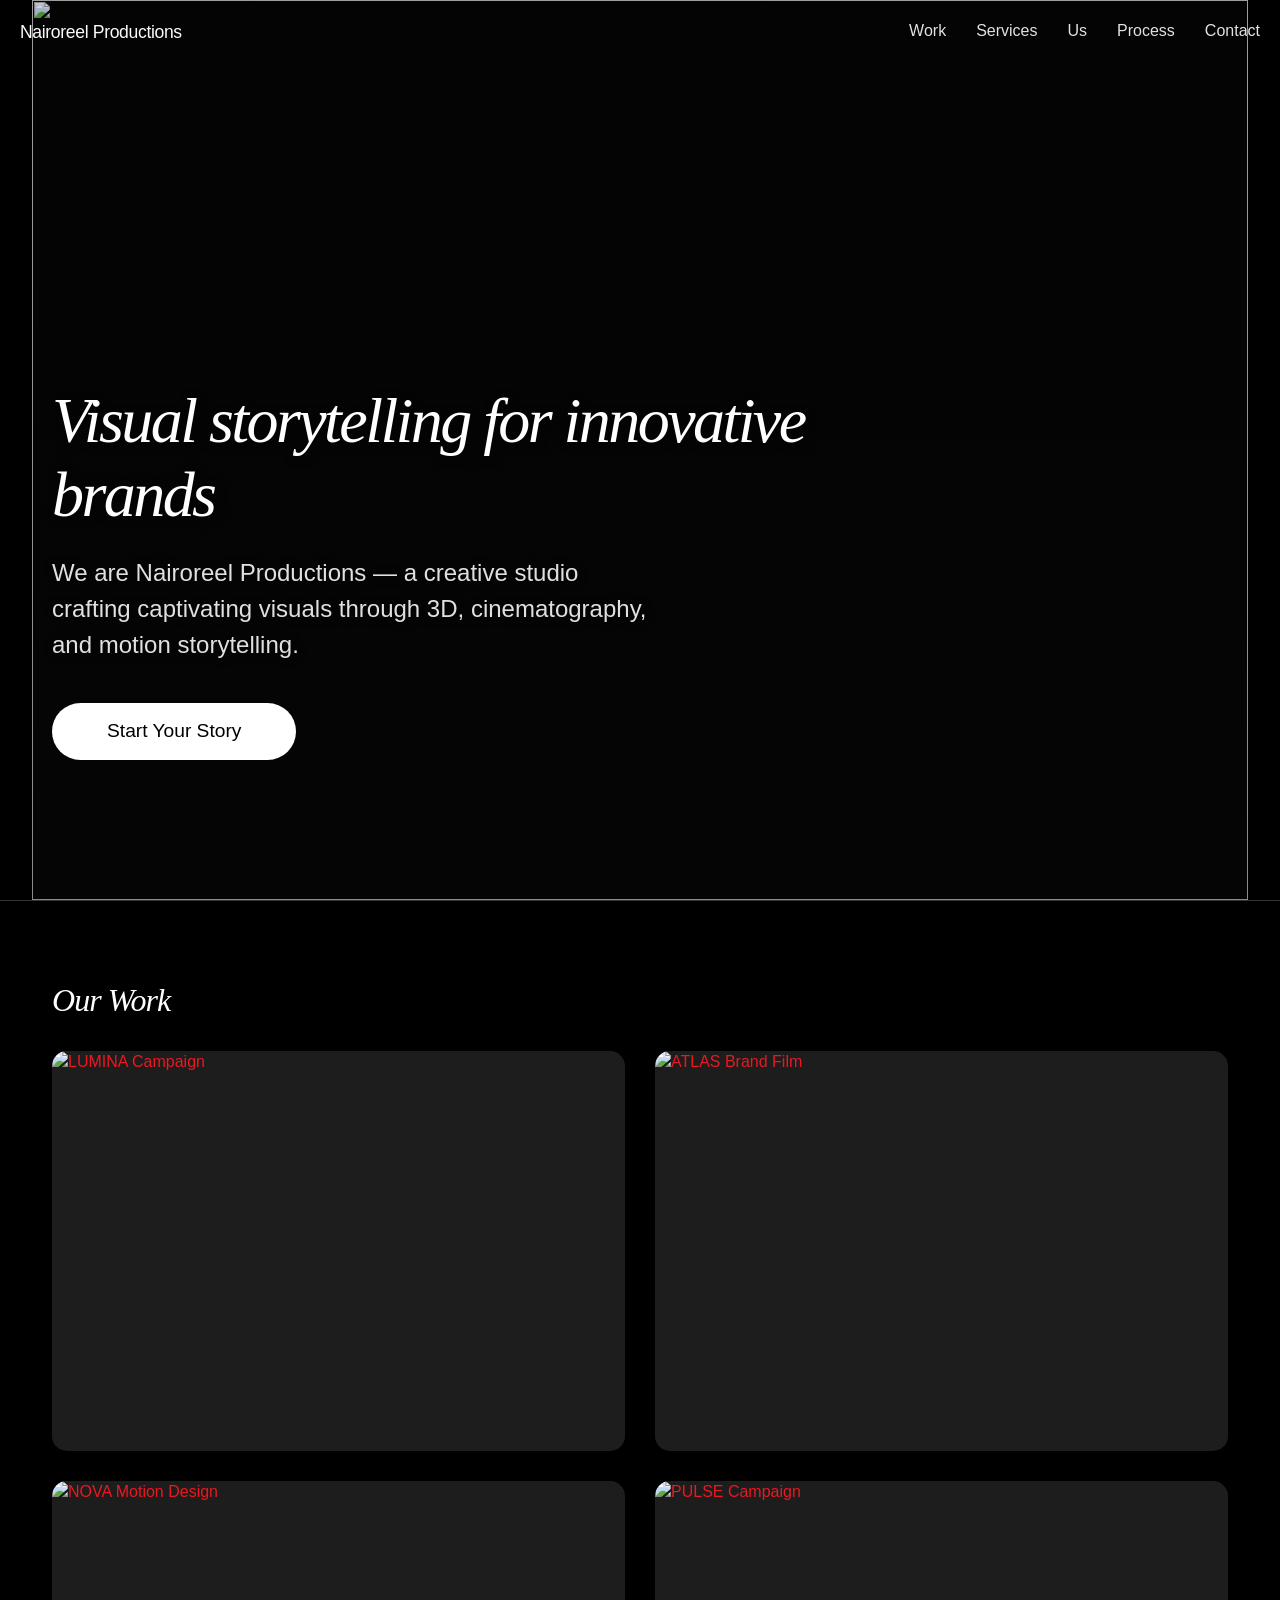
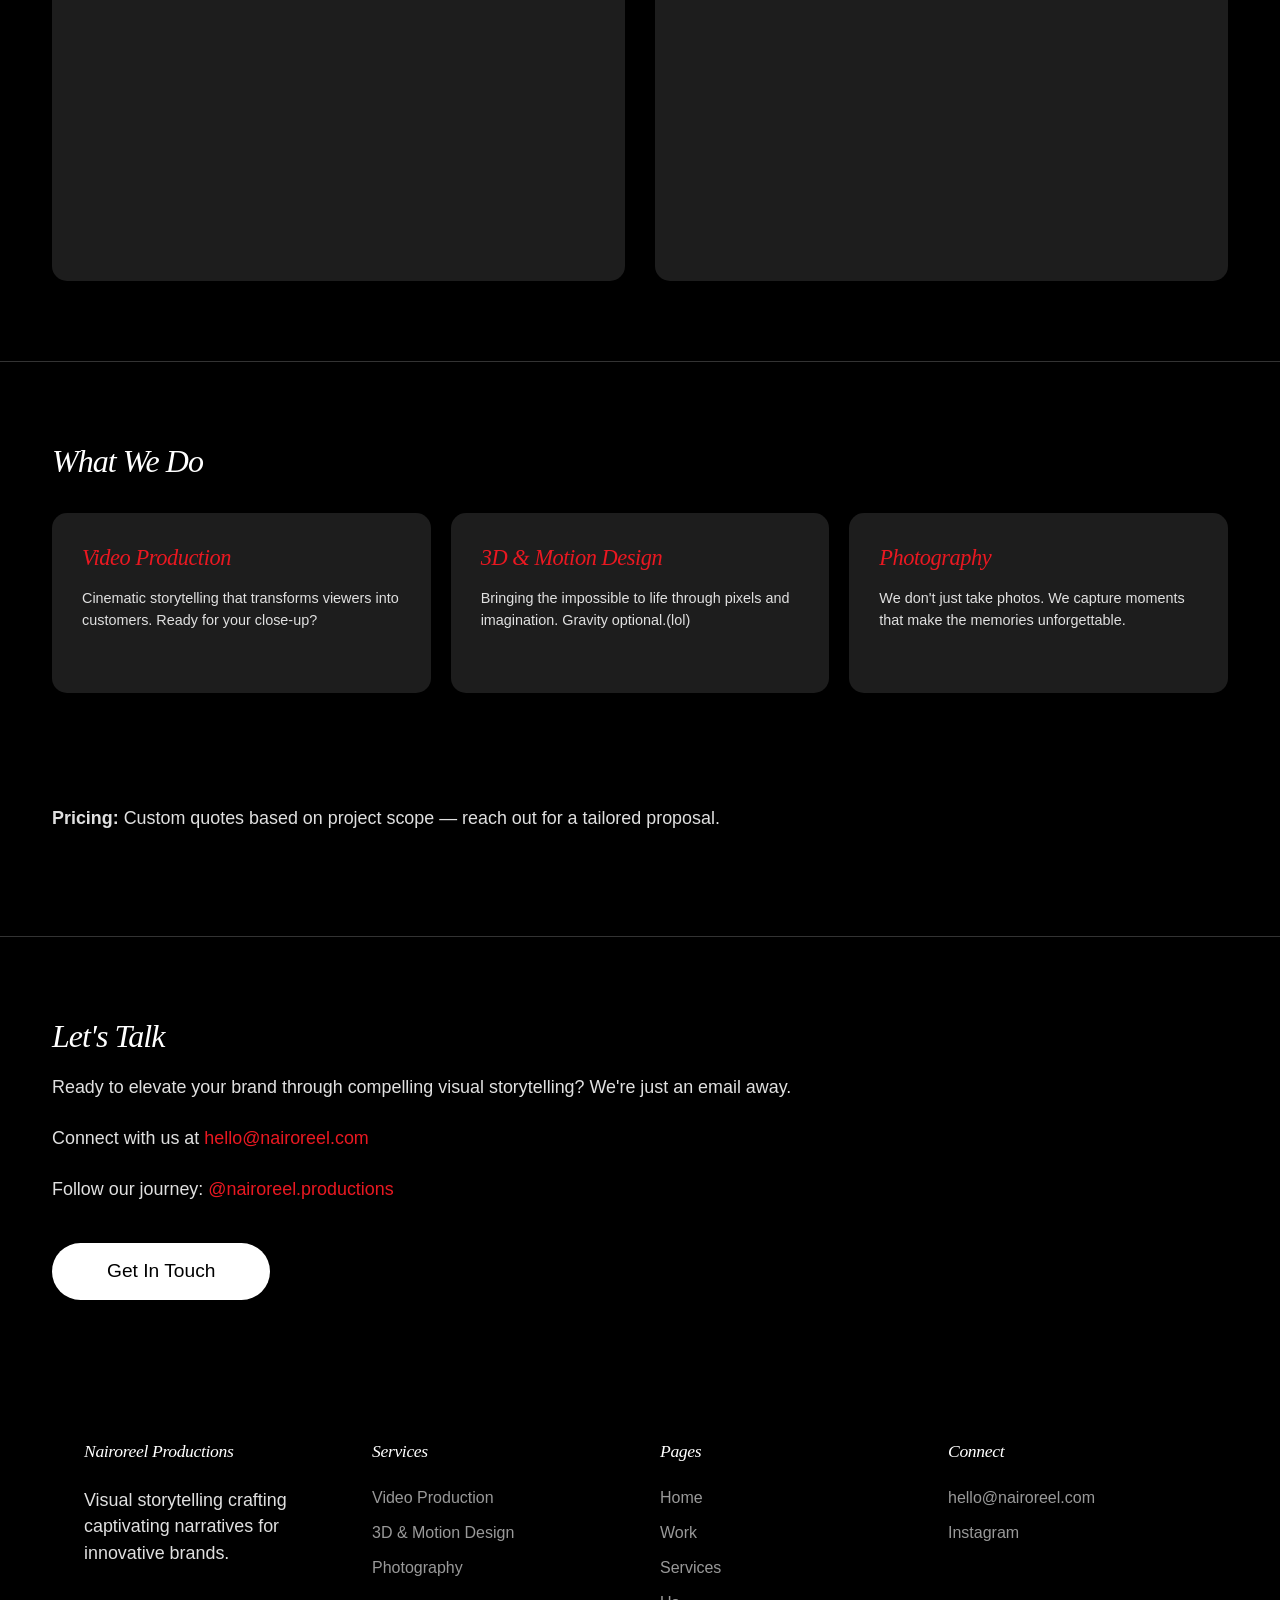
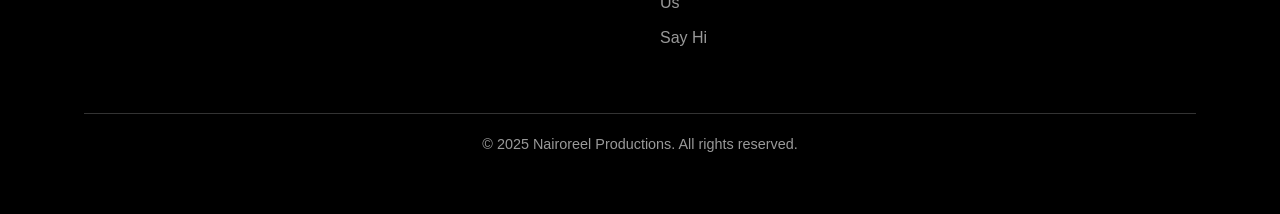
==== index.html @ 07e2c1d4 "Initial commit" ====
<!doctype html>
<html lang="en">

<head>
    <meta charset="utf-8">
    <meta name="viewport" content="width=device-width, initial-scale=1.0">
    <title>Nairoreel Productions — Visual Storytelling Studio</title>
    <meta name="description" content="Visual storytelling for innovative brands through 3D, cinematography, and motion design.">
    <link rel="stylesheet" href="css/style.css">
</head>

<body>
    <!-- Page Overlay for darkening effect -->
    <div class="page-overlay"></div>
    
    <nav>
        <div class="nav-container">
           <div class="nav-logo">
                <a href="index.html">
                    <span>Nairoreel Productions</span>
                    <span>Nairoreel Productions</span>
                </a>
            </div>
            <div class="hamburger-menu">
                <div class="hamburger-icon">
                    <span></span>
                    <span></span>
                    <span></span>
                </div>
            </div>
            <div class="nav-links">
                <a href="work.html">
                    <span>Work</span>
                    <span>Work</span>
                </a>
                <a href="services.html">
                    <span>Services</span>
                    <span>Services</span>
                </a>
                <a href="us.html">
                    <span>Us</span>
                    <span>Us</span>
                </a>
                <a href="process.html">
                    <span>Process</span>
                    <span>Process</span>
                </a>
                <a href="contact.html">
                    <span>Contact</span>
                    <span>Contact</span>
                </a>
            </div>
        </div>
    </nav>

    <header class="hero">
        <div class="hero-bg">
            <img src="/assets/images/home/header landing.jpeg" alt="" class="hero-img" id="parallax-hero">
        </div>
        <div class="hero-overlay"></div>
        <div class="hero-content">
            <h1>Visual storytelling for innovative brands</h1>
            <p>We are Nairoreel Productions — a creative studio crafting captivating visuals through 3D, cinematography, and motion storytelling.</p>
            <a href="#contact" class="cta-button">Start Your Story</a>
        </div>
    </header>

    <div class="divider"></div>

    <section id="work">
        <h2>Our Work</h2>
        <div class="work-grid">
            <a href="projects/lumina.html" class="work-item">
                <img src="/assets/images/projects/image 1-thumb.jpeg" alt="LUMINA Campaign">
                <div class="work-overlay"></div>
                <div class="work-info">
                    <h3 class="work-title">LUMINA</h3>
                    <p class="work-desc">Product Launch Visuals</p>
                </div>
            </a>
            <a href="projects/atlas.html" class="work-item">
                <img src="/assets/images/projects/image 2-tumb.jpeg" alt="ATLAS Brand Film">
                <div class="work-overlay"></div>
                <div class="work-info">
                    <h3 class="work-title">ATLAS</h3>
                    <p class="work-desc">Brand Storytelling Ad</p>
                </div>
            </a>
            <a href="projects/nova.html" class="work-item">
                <img src="/assets/images/projects/image 3-thumb.jpeg" alt="NOVA Motion Design">
                <div class="work-overlay"></div>
                <div class="work-info">
                    <h3 class="work-title">NOVA</h3>
                    <p class="work-desc">3D Animated Spot</p>
                </div>
            </a>
            <a href="projects/pulse.html" class="work-item">
                <img src="/assets/images/projects/image 4-thumb.jpeg" alt="PULSE Campaign">
                <div class="work-overlay"></div>
                <div class="work-info">
                    <h3 class="work-title">PULSE</h3>
                    <p class="work-desc">Integrated Campaign</p>
                </div>
            </a>
        </div>
    </section>

    <div class="divider"></div>
	
    <section id="services">
        <h2>What We Do</h2>
        <div class="bento-grid">
            <a href="video-production.html" class="bento-item">
                <h3 class="bento-title">Video Production</h3>
                <p class="bento-desc">Cinematic storytelling that transforms viewers into customers. Ready for your close-up?</p>
            </a>
            <a href="3d-motion-design.html" class="bento-item">
                <h3 class="bento-title">3D & Motion Design</h3>
                <p class="bento-desc">Bringing the impossible to life through pixels and imagination. Gravity optional.(lol)</p>
            </a>
            <a href="photography.html" class="bento-item">
                <h3 class="bento-title">Photography</h3>
                <p class="bento-desc">We don't just take photos. We capture moments that make the memories unforgettable.</p>
            </a>
        </div>
        <div class="pricing-info">
            <p><strong>Pricing:</strong> Custom quotes based on project scope — reach out for a tailored proposal.</p>
        </div>
    </section>

    <div class="divider"></div>

    <section id="contact">
        <h2>Let's Talk</h2>
        <p>Ready to elevate your brand through compelling visual storytelling? We're just an email away.</p>
        <p>Connect with us at <a href="mailto:hello@nairoreel.com">hello@nairoreel.com</a></p>
        <p>Follow our journey: <a href="https://instagram.com/nairoreel.productions" target="_blank">@nairoreel.productions</a></p>
        <a href="mailto:hello@nairoreel.com" class="cta-button">Get In Touch</a>
    </section>

    <footer>
        <div class="footer-grid">
            <div class="footer-col">
                <h3>Nairoreel Productions</h3>
                <p>Visual storytelling crafting captivating narratives for innovative brands.</p>
            </div>
            <div class="footer-col">
                <h3>Services</h3>
                <ul>
                    <li><a href="video-production.html">Video Production</a></li>
                    <li><a href="3d-motion-design.html">3D & Motion Design</a></li>
                    <li><a href="photography.html">Photography</a></li>
                </ul>
            </div>
            <div class="footer-col">
                <h3>Pages</h3>
                <ul>
                    <li><a href="index.html">Home</a></li>
                    <li><a href="work.html">Work</a></li>
                    <li><a href="services.html">Services</a></li>
                    <li><a href="us.html">Us</a></li>
                    <li><a href="contact.html">Say Hi</a></li>
                </ul>
            </div>
            <div class="footer-col">
                <h3>Connect</h3>
                <ul>
                    <li><a href="mailto:hello@nairoreel.com">hello@nairoreel.com</a></li>
                    <li><a href="https://instagram.com/nairoreel.productions" target="_blank">Instagram</a></li>
                </ul>
            </div>
        </div>
        <div class="copyright">
            © 2025 Nairoreel Productions. All rights reserved.
        </div>
    </footer>

    <script>
        // Parallax scrolling effect for hero image
        window.addEventListener('scroll', function() {
            const parallax = document.getElementById('parallax-hero');
            if (parallax) {
                let scrollPosition = window.pageYOffset;
                parallax.style.transform = 'translateY(' + scrollPosition * 0.4 + 'px)';
            }
        });

        // Mobile menu toggle
        document.addEventListener('DOMContentLoaded', function() {
            const hamburger = document.querySelector('.hamburger-menu');
            if (hamburger) {
                hamburger.addEventListener('click', function() {
                    document.querySelector('.nav-links').classList.toggle('active');
                    document.querySelector('.hamburger-icon').classList.toggle('active');
                });
            }
        });
    </script>
</body>

</html>
---- css/style.css ----
/* Base & Typography */
/* General Sans */
@font-face {
    font-family: 'General Sans';
    src: url('../fonts/GeneralSans-Regular.woff2') format('woff2'),
         url('../fonts/GeneralSans-Regular.woff') format('woff'),
         url('../fonts/GeneralSans-Regular.ttf') format('truetype');
    font-weight: 400;
    font-style: normal;
    font-display: swap;
}

@font-face {
    font-family: 'General Sans';
    src: url('../fonts/GeneralSans-Medium.woff2') format('woff2'),
         url('../fonts/GeneralSans-Medium.woff') format('woff'),
         url('../fonts/GeneralSans-Medium.ttf') format('truetype');
    font-weight: 500;
    font-style: normal;
    font-display: swap;
}

/* Recia */
@font-face {
    font-family: 'Recia';
    src: url('../fonts/Recia-Italic.woff2') format('woff2'),
         url('../fonts/Recia-Italic.woff') format('woff'),
         url('../fonts/Recia-Italic.ttf') format('truetype');
    font-weight: 400;
    font-style: italic;
    font-display: swap;
}

@font-face {
    font-family: 'Recia';
    src: url('../fonts/Recia-BoldItalic.woff2') format('woff2'),
         url('../fonts/Recia-BoldItalic.woff') format('woff'),
         url('../fonts/Recia-BoldItalic.ttf') format('truetype');
    font-weight: 700;
    font-style: italic;
    font-display: swap;
}

/* Basic Styles */
:root {
    --background: #000000;
    --foreground: #ffffff;
    --text-color: #e0e0e0;
    --text-secondary: #999999;
    --accent: #EA1821;
    --border: #333333;
    --card-bg: #1d1d1d;
    --hover-bg: #252525;
    --overlay-bg: rgba(0,0,0,0.5);
}

body {
    font-family: "General Sans", sans-serif;
    margin: 0;
    padding: 0;
    line-height: 1.4;
    color: var(--text-color);
    background-color: var(--background);
    -webkit-font-smoothing: antialiased;
    position: relative;
}

* {
    box-sizing: border-box;
}

h1, h2, h3, h4, h5, h6, p {
    margin: 0;
    padding: 0;
}

h1, h2, h3, h4, h5, h6 {
    font-family: "Recia", serif;
    font-style: italic;
}

h1 {
    font-size: 2.8rem;
    font-weight: normal;
    letter-spacing: -0.04em;
    line-height: 1.15;
    color: var(--foreground);
    margin-bottom: 1.5rem;
}

h2 {
    font-size: 2rem;
    font-weight: normal;
    letter-spacing: -0.03em;
    line-height: 1.2;
    color: var(--foreground);
    margin-bottom: 1.2rem;
}

h3 {
    font-size: 1.4rem;
    font-weight: normal;
    letter-spacing: -0.02em;
    line-height: 1.3;
    color: var(--foreground);
}

p {
    font-size: 1.12rem;
    line-height: 1.5;
    margin-bottom: 1.5rem;
    max-width: 800px;
}

a {
    color: var(--accent);
    text-decoration: none;
    transition: opacity 0.2s ease;
}

a:hover {
    opacity: 0.8;
}

.container {
    max-width: 100%;
    width: 100%;
    margin: 0;
    padding: 0;
}

/* Layout */
header, section {
    padding: 80px 20px;
    max-width: 95%;
    margin: 0 auto;
}

.divider {
    height: 1px;
    background-color: var(--border);
    width: 100%;
    margin: 0 auto;
}

/* Page Overlay - for darkening effect */
.page-overlay {
    display: none;
	position: fixed;
    top: 0;
    left: 0;
    right: 0;
    bottom: 0;
    background-color: rgba(0,0,0,0);
    pointer-events: none;
    z-index: 90;
    transition: background-color 0.8s ease-out;
}

/* Navigation */
nav {
    position: fixed;
    top: 20px;
    left: 0;
    width: 100%;
    z-index: 100;
    mix-blend-mode: difference;
    padding: 0 20px;
}

.nav-container {
    display: flex;
    justify-content: space-between;
    align-items: center;
    max-width: 100%;
    margin: 0 auto;
}

/* Logo styling */
.nav-logo {
    font-size: 1.1rem;
    font-weight: 500;
    letter-spacing: -0.02em;
}

.nav-logo a {
    color: var(--foreground);
    text-decoration: none;
    position: relative;
    overflow: hidden;
    display: block;
    height: 20px;
}

.nav-logo a span {
    display: block;
    position: relative;
    transition: transform 0.3s ease-out;
}

.nav-logo a span:nth-child(1) {
    top: 0;
}

.nav-logo a span:nth-child(2) {
    position: absolute;
    top: 20px;
    left: 0;
}

.nav-logo a:hover span:nth-child(1) {
    transform: translateY(-20px);
}

.nav-logo a:hover span:nth-child(2) {
    transform: translateY(-20px);
}

/* Navigation links */
.nav-links {
    display: flex;
    gap: 30px;
}

.nav-links a {
    font-size: 1rem;
    font-weight: 500;
    color: var(--foreground);
    opacity: 0.9;
    position: relative;
    overflow: hidden;
    display: block;
    height: 20px;
}

.nav-links a span {
    display: block;
    position: relative;
    transition: transform 0.3s ease-out;
}

.nav-links a span:nth-child(1) {
    top: 0;
}

.nav-links a span:nth-child(2) {
    position: absolute;
    top: 20px;
    left: 0;
}

.nav-links a:hover span:nth-child(1) {
    transform: translateY(-20px);
}

.nav-links a:hover span:nth-child(2) {
    transform: translateY(-20px);
}

.nav-links a.active {
    color: var(--accent);
}

/* Hamburger Menu */
.hamburger-menu {
    display: none;
    cursor: pointer;
    z-index: 102;
}

.hamburger-icon {
    width: 30px;
    height: 20px;
    position: relative;
}

.hamburger-icon span {
    display: block;
    position: absolute;
    height: 2px;
    width: 100%;
    background: var(--foreground);
    border-radius: 9px;
    opacity: 1;
    transform: rotate(0deg);
    transition: .25s ease-in-out;
}

.hamburger-icon span:nth-child(1) {
    top: 0px;
}

.hamburger-icon span:nth-child(2) {
    top: 9px;
}

.hamburger-icon span:nth-child(3) {
    top: 18px;
}

.hamburger-icon.active span:nth-child(1) {
    top: 9px;
    transform: rotate(135deg);
}

.hamburger-icon.active span:nth-child(2) {
    opacity: 0;
    left: -60px;
}

.hamburger-icon.active span:nth-child(3) {
    top: 9px;
    transform: rotate(-135deg);
}

/* Hero Section - Home */
.hero {
    height: 100vh;
    width: 100%;
    position: relative;
    overflow: hidden;
    display: flex;
    flex-direction: column;
    justify-content: flex-end; /* Changed from center to flex-end */
    align-items: flex-start;
    padding: 80px 20px 140px; /* Increased bottom padding to move content lower */
}

.hero-bg {
    position: absolute;
    top: 0;
    left: 0;
    width: 100%;
    height: 100%;
    z-index: -2;
}

.hero-img {
    width: 100%;
    height: 100%;
    object-fit: cover;
}

.hero-content {
    position: relative;
    z-index: 1;
    max-width: 900px;
}

.hero-overlay {
    position: absolute;
    top: 0;
    left: 0;
    width: 100%;
    height: 100%;
    background: linear-gradient(to bottom, rgba(18,18,18,0.2) 0%, rgba(18,18,18,0.3) 100%); /* Made much lighter */
    z-index: -1;
}

/* Increased font sizes for hero text */
.hero h1 {
    font-size: 4rem; /* Increased from 2.8rem */
    font-weight: normal;
    letter-spacing: -0.04em;
    line-height: 1.15;
    color: var(--foreground);
    margin-bottom: 1.5rem;
    animation: fadeUp 1s ease-out forwards;
    text-shadow: 2px 2px 10px rgba(0,0,0,0.5); /* Added shadow for better readability */
}

.hero p {
    font-size: 1.5rem; /* Increased from 1.12rem */
    line-height: 1.5;
    max-width: 600px;
    opacity: 0;
    animation: fadeUp 1s ease-out 0.2s forwards;
    text-shadow: 1px 1px 8px rgba(0,0,0,0.5); /* Added shadow for better readability */
}

/* Page Header - Inner pages */
.page-header {
    height: 50vh;
    min-height: 300px;
    display: flex;
    flex-direction: column;
    justify-content: center;
    align-items: center;
    text-align: center;
    padding-top: 80px;
    position: relative;
    background-color: var(--card-bg);
}

.page-header-content {
    position: relative;
    z-index: 1;
    max-width: 800px;
}

.page-header h1 {
    margin-bottom: 1rem;
    animation: fadeUp 1s ease-out forwards;
}

.page-header p {
    margin: 0 auto;
    opacity: 0;
    animation: fadeUp 1s ease-out 0.2s forwards;
}

/* Project Header - Project detail pages */
.project-header {
    height: 70vh;
    min-height: 400px;
    display: flex;
    flex-direction: column;
    justify-content: flex-end;
    align-items: flex-start;
    padding: 120px 20px 80px;
    position: relative;
    overflow: hidden;
}

.project-hero-img {
    position: absolute;
    top: 0;
    left: 0;
    width: 100%;
    height: 100%;
    z-index: -2;
}

.project-hero-img img {
    width: 100%;
    height: 100%;
    object-fit: cover;
}

.project-hero-overlay {
    position: absolute;
    top: 0;
    left: 0;
    width: 100%;
    height: 100%;
    background: linear-gradient(to top, rgba(18,18,18,1) 0%, rgba(18,18,18,0) 100%);
    z-index: -1;
}

.project-header-content {
    position: relative;
    z-index: 1;
    max-width: 100%;
    width: 100%;
    margin: 0 auto;
}

.project-header h1 {
    font-size: 3.5rem;
    margin-bottom: 0.5rem;
}

.project-subtitle {
    font-size: 1.5rem;
    color: var(--accent);
    margin-bottom: 0;
}

/* Call to Action */
.cta-button {
    display: inline-block;
    background-color: var(--foreground);
    color: var(--background);
    padding: 15px 55px; /* Made button slightly larger */
    border-radius: 48px;
    font-weight: 500;
    font-size: 1.2rem;
    margin-top: 1rem;
    transition: all 0.3s ease;
    opacity: 0;
    animation: fadeUp 1s ease-out 0.4s forwards;
}

.cta-button:hover {
    background-color: var(--accent);
    color: var(--foreground);
    transform: translateY(-2px);
}

/* Work Grid */
.work-grid, .more-projects-grid {
    display: grid;
    grid-template-columns: repeat(2, 1fr); /* Creates exactly 2 columns */
    gap: 30px; /* Increased gap for more spacing */
    margin-top: 2rem;
}

/* Make the images/projects larger */
.work-grid > *, .more-projects-grid > * {
    height: 400px; /* Set a fixed height or adjust as needed */
    width: 100%; /* Take full width of grid cell */
}

.work-item {
    position: relative;
    overflow: hidden;
    border-radius: 15px;
    aspect-ratio: 16 / 10;
    background-color: var(--card-bg);
    transition: transform 0.3s ease;
}

.work-item:hover {
    transform: translateY(-5px);
}

.work-item img {
    width: 100%;
    height: 100%;
    object-fit: cover;
    transition: all 0.5s ease;
}

.work-item:hover img {
    transform: scale(1.03);
}

.work-info {
    position: absolute;
    bottom: 20px;
    left: 20px;
    right: 20px;
    color: var(--foreground);
    z-index: 2;
    opacity: 0;
    transition: opacity 0.3s ease;
}

.work-item:hover .work-info {
    opacity: 1;
}

.work-overlay {
    position: absolute;
    top: 0;
    left: 0;
    width: 100%;
    height: 100%;
    background: linear-gradient(to top, rgba(0,0,0,0.7) 0%, rgba(0,0,0,0) 50%);
    opacity: 0;
    transition: opacity 0.3s ease;
}

.bento-item:hover .bento-title,
.work-item:hover .work-title {
    color: var(--accent);
    transition: color 0.3s ease;
}

.work-item:hover .work-overlay {
    opacity: 1;
}

.work-title {
    font-size: 1.4rem;
    font-weight: 500;
    margin-bottom: 0.5rem;
	  color: var(--accent);
    transition: color 0.3s ease;
}

.work-desc {
    font-size: 1rem;
    opacity: 0.8;
    margin: 0;
}

/* Services(What we Do) - Bento Box Layout */
.bento-grid {
    display: grid;
    grid-template-columns: repeat(3, 1fr);
    gap: 20px;
    margin-top: 2rem;
    margin-bottom: 3rem;
}

/* Work-style hover animation for bento items */
.bento-item {
    background-color: var(--card-bg);
    border-radius: 15px;
    padding: 30px;
    position: relative;
    overflow: hidden;
    min-height: 180px;
    transition: transform 0.3s ease;
}

.bento-item:hover {
    transform: translateY(-5px);
}

.bento-title {
    font-size: 1.4rem;
    font-weight: 500;
    margin-bottom: 1rem;
    color: var(--accent);
    position: relative;
    z-index: 2;
}

.bento-desc {
    font-size: 0.9rem;
	  color: var(--text-color);
    line-height: 1.5;
    margin: 0;
    position: relative;
    z-index: 2;
}

.bento-icon {
    position: absolute;
    bottom: 20px;
    right: 20px;
    font-size: 3rem;
    color: var(--foreground);
    opacity: 0.1;
    
}

.bento-item:hover .bento-icon {
    opacity: 0.2;
}

/* Pricing info - Services Section */
.pricing-info {
    margin-top: 6rem; /* Increased margin to create space */
    padding-top: 1rem;
}

/* Team Section */
.team-section {
    display: flex;
    flex-wrap: wrap;
    gap: 30px;
    margin-top: 2rem;
}

.team-member {
    flex: 1;
    min-width: 300px;
}

.team-image {
    width: 100%;
    aspect-ratio: 1/1;
    border-radius: 15px;
    object-fit: cover;
    margin-bottom: 1rem;
}

.team-name {
    font-size: 1.4rem;
    font-weight: 500;
    margin-bottom: 0.5rem;
}

.team-role {
    font-size: 1rem;
    color: var(--accent);
    margin-bottom: 1rem;
}

.team-social {
    display: flex;
    gap: 10px;
} 

.team-social a {
    color: var(--text-secondary);
}

.team-social a:hover {
    color: var(--accent);
}

/* Process Section */
.process-grid {
    display: grid;
    grid-template-columns: repeat(auto-fill, minmax(300px, 1fr));
    gap: 30px;
    margin-top: 2rem;
}

.process-item {
    background-color: var(--card-bg);
    padding: 30px;
    border-radius: 10px;
    transition: all 0.3s ease;
    position: relative;
    overflow: hidden;
    min-height: 100px;
    z-index: 1;
}

.process-item:hover {
    background-color: var(--hover-bg);
    transform: translateY(-5px);
    z-index: 91; /* Above the overlay when hovered */
}

.process-item:hover ~ .page-overlay {
    background-color: var(--overlay-bg);
}

.process-item h3 {
    color: var(--accent);
    margin-bottom: 1rem;
    position: relative;
    z-index: 2;
}

.process-desc {
    max-height: 0;
    opacity: 0;
    overflow: hidden;
    transition: max-height 0.5s ease, opacity 0.3s ease;
    position: relative;
    z-index: 2;
    margin: 0;
}

.process-item:hover .process-desc {
    max-height: 500px;
    opacity: 1;
}

.process-number {
    position: absolute;
    bottom: 20px;
    right: 20px;
    font-size: 3rem;
    font-weight: 700;
    color: var(--foreground);
    opacity: 0.1;
    transition: opacity 0.3s ease;
}

.process-item:hover .process-number {
    opacity: 0.2;
}

.section-intro {
    margin-bottom: 2rem;
    max-width: 900px;
}

/* Process Detail Section */
.process-detail-section {
    margin-top: 5rem;
}

.detail-grid {
    display: grid;
    grid-template-columns: repeat(auto-fill, minmax(250px, 1fr));
    gap: 30px;
    margin-top: 2rem;
}

.detail-item {
    padding: 20px 0;
}

.detail-item h3 {
    margin-bottom: 1rem;
    color: var(--accent);
}

/* Testimonials */
.testimonials-grid {
    display: grid;
    grid-template-columns: repeat(auto-fill, minmax(400px, 1fr));
    gap: 30px;
    margin-top: 2rem;
}

.testimonial {
    background-color: var(--card-bg);
    padding: 30px;
    border-radius: 10px;
}

.quote {
    font-size: 1.2rem;
    line-height: 1.6;
    margin-bottom: 1.5rem;
}

.attribution {
    display: flex;
    flex-direction: column;
}

.client-name {
    font-weight: 600;
    margin-bottom: 0.3rem;
}

.client-role {
    color: var(--text-secondary);
    font-size: 0.9rem;
    margin-bottom: 0;
}

/* Project Details */
.project-details {
    padding: 40px 20px;
    max-width: 1200px;
    margin: 0 auto;
    border-bottom: 1px solid var(--border);
}

.project-info {
    display: flex;
    flex-wrap: wrap;
    gap: 60px;
}

.project-info-item h3 {
    font-size: 1.1rem;
    margin-bottom: 0.5rem;
    color: var(--text-secondary);
}

.project-info-item p {
    margin: 0;
    font-size: 1.2rem;
}

.project-overview, .project-approach, .project-results {
    padding: 80px 20px;
    max-width: 1200px;
    margin: 0 auto;
}

.project-goals {
    background-color: var(--card-bg);
    padding: 30px;
    border-radius: 10px;
    margin-top: 2rem;
}

.project-goals h3 {
    margin-bottom: 1rem;
}

.project-goals ul {
    padding-left: 20px;
}

.project-goals li {
    margin-bottom: 0.5rem;
}

.project-visual-full {
    width: 100%;
    margin: 0;
    overflow: hidden;
}

.project-visual-full img {
    width: 100%;
    height: auto;
    display: block;
}

.approach-grid {
    display: grid;
    grid-template-columns: repeat(auto-fill, minmax(300px, 1fr));
    gap: 30px;
    margin-top: 2rem;
}

.approach-item {
    background-color: var(--card-bg);
    padding: 30px;
    border-radius: 10px;
}

.approach-item h3 {
    margin-bottom: 1rem;
    color: var(--accent);
}

.project-gallery {
    display: grid;
    grid-template-columns: repeat(3, 1fr);
    gap: 20px;
    padding: 0 20px;
    max-width: 1200px;
    margin: 80px auto;
}

.gallery-item {
    overflow: hidden;
    border-radius: 10px;
}

.gallery-item img {
    width: 100%;
    height: auto;
    display: block;
    transition: transform 0.3s ease;
}

.gallery-item:hover img {
    transform: scale(1.05);
}

.video-container {
    margin-top: 2rem;
    width: 100%;
    aspect-ratio: 16 / 9;
    background-color: var(--card-bg);
    border-radius: 10px;
    overflow: hidden;
}

.video-placeholder {
    width: 100%;
    height: 100%;
    display: flex;
    flex-direction: column;
    justify-content: center;
    align-items: center;
    color: var(--text-secondary);
}

.small {
    font-size: 0.8rem;
}

.results-grid {
    display: grid;
    grid-template-columns: repeat(auto-fill, minmax(250px, 1fr));
    gap: 30px;
    margin: 2rem 0;
}

.result-item {
    background-color: var(--card-bg);
    padding: 30px;
    border-radius: 10px;
    text-align: center;
}

.result-item h3 {
    font-size: 2.5rem;
    color: var(--accent);
    margin-bottom: 1rem;
}

.project-testimonial {
    margin-top: 3rem;
}

#cta-section {
    text-align: center;
    padding: 80px 20px 100px;
}

#cta-section p {
    margin: 1rem auto;
}

/* Footer */
footer {
    padding: 60px 20px;
    max-width: 90%;
    margin: 0 auto;
}

.footer-grid {
    display: grid;
    grid-template-columns: repeat(auto-fit, minmax(200px, 1fr));
    gap: 40px;
}

.footer-col h3 {
    font-size: 1.1rem;
    margin-bottom: 1.5rem;
    color: var(--foreground);
}

.footer-col ul {
    list-style: none;
    padding: 0;
    margin: 0;
}

.footer-col li {
    margin-bottom: 0.8rem;
}

.footer-col a {
    color: var(--text-secondary);
    transition: color 0.2s ease;
}

.footer-col a:hover {
    color: var(--accent);
}

.copyright {
    text-align: center;
    margin-top: 50px;
    padding-top: 20px;
    border-top: 1px solid var(--border);
    color: var(--text-secondary);
    font-size: 0.9rem;
}

/* Animations */
@keyframes fadeUp {
    from {
        opacity: 0;
        transform: translateY(20px);
    }
    to {
        opacity: 1;
        transform: translateY(0);
    }
}

/* Responsive Design */
@media (max-width: 1024px) {
    h1 {
        font-size: 2.5rem;
    }
    
    h2 {
        font-size: 1.8rem;
    }
    
    .work-grid, .more-projects-grid {
        grid-template-columns: repeat(auto-fill, minmax(300px, 1fr));
    }
    
    .bento-grid {
        grid-template-columns: 1fr;
    }
    
    .project-gallery {
        grid-template-columns: repeat(2, 1fr);
    }
}

@media (max-width: 768px) {
    .hamburger-menu {
        display: block;
    }

    .nav-container {
        padding: 20px;
    }

    .nav-links {
        position: fixed;
        top: 0;
        right: -100%;
        width: 80%;
        max-width: 300px;
        height: 100vh;
        background-color: var(--background);
        display: flex;
        flex-direction: column;
        align-items: center;
        justify-content: center;
        gap: 40px;
        transition: right 0.3s ease;
        z-index: 101;
        padding: 20px;
    }

    .nav-links.active {
        right: 0;
        box-shadow: -5px 0px 15px rgba(0,0,0,0.3);
    }

    /* Fix for mobile menu links */
    .nav-links a {
        font-size: 1.5rem;
        height: auto;
        padding: 10px;
        width: 100%;
        text-align: center;
    }
    
    .nav-links a span:nth-child(1) {
        position: relative;
        display: block;
    }
    
    .nav-links a span:nth-child(2) {
        display: none; /* Hide the second span in mobile view */
    }
    
    /* Make sure logo still looks good on mobile */
    .nav-logo a {
        height: auto;
    }
    
    .nav-logo a span:nth-child(1) {
        position: relative;
    }
    
    .nav-logo a span:nth-child(2) {
        display: none; /* Hide the second span for logo in mobile */
    }
    
    header, section {
        padding: 60px 20px;
    }
    
    h1 {
        font-size: 2.2rem;
    }
    
    h2 {
        font-size: 1.6rem;
    }
    
    .work-grid, .more-projects-grid {
        grid-template-columns: 1fr;
    }
    
    .process-grid {
        grid-template-columns: 1fr;
    }
    
    .project-gallery {
        grid-template-columns: 1fr;
    }
    
    .project-header h1 {
        font-size: 2.5rem;
    }
    
    .hero h1 {
        font-size: 3rem; /* Slightly reduced for mobile */
    }
    
    .hero p {
        font-size: 1.2rem; /* Slightly reduced for mobile */
    }
}

@media (max-width: 480px) {
    .project-info {
        gap: 30px;
    }
    
    .testimonials-grid {
        grid-template-columns: 1fr;
    }
    
    .cta-button {
        width: 100%;
        text-align: center;
        padding: 12px 20px;
    }
    
    .hero h1 {
        font-size: 2.5rem; /* Further reduced for small mobile */
    }
}
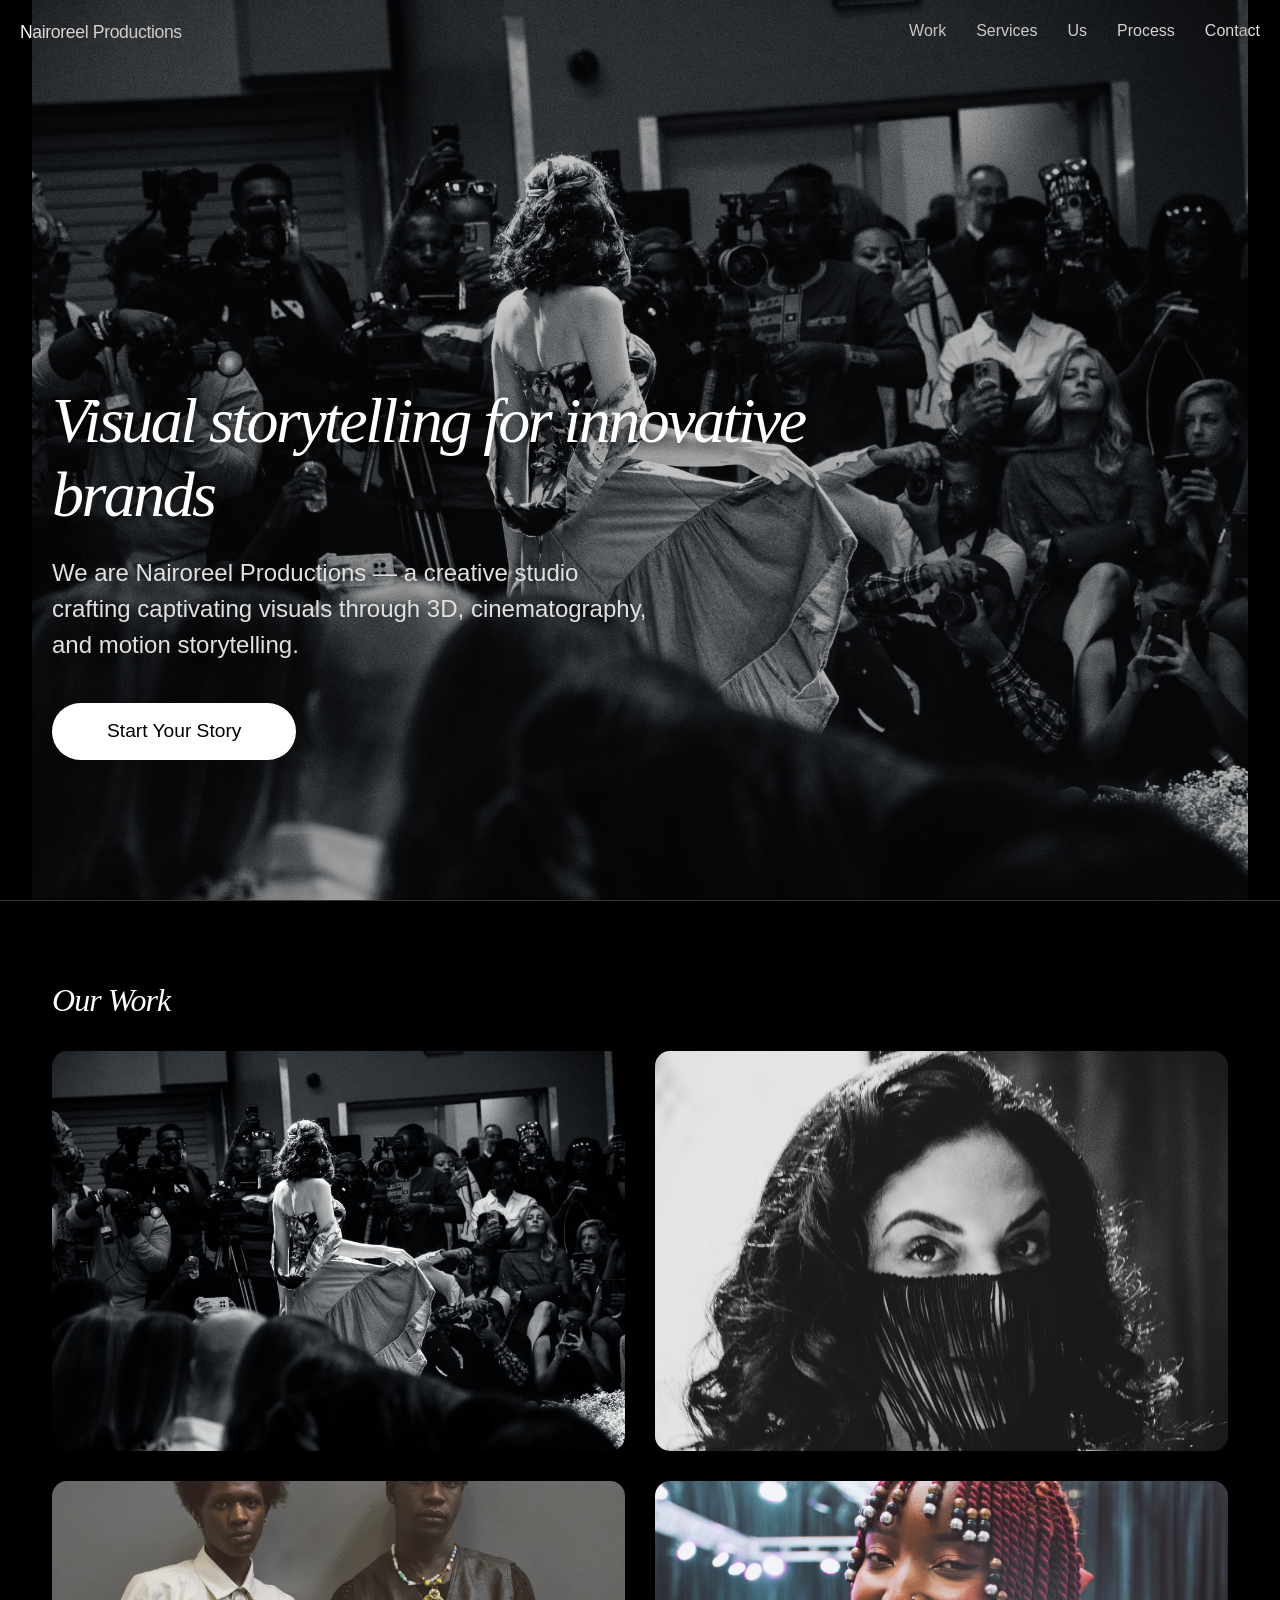
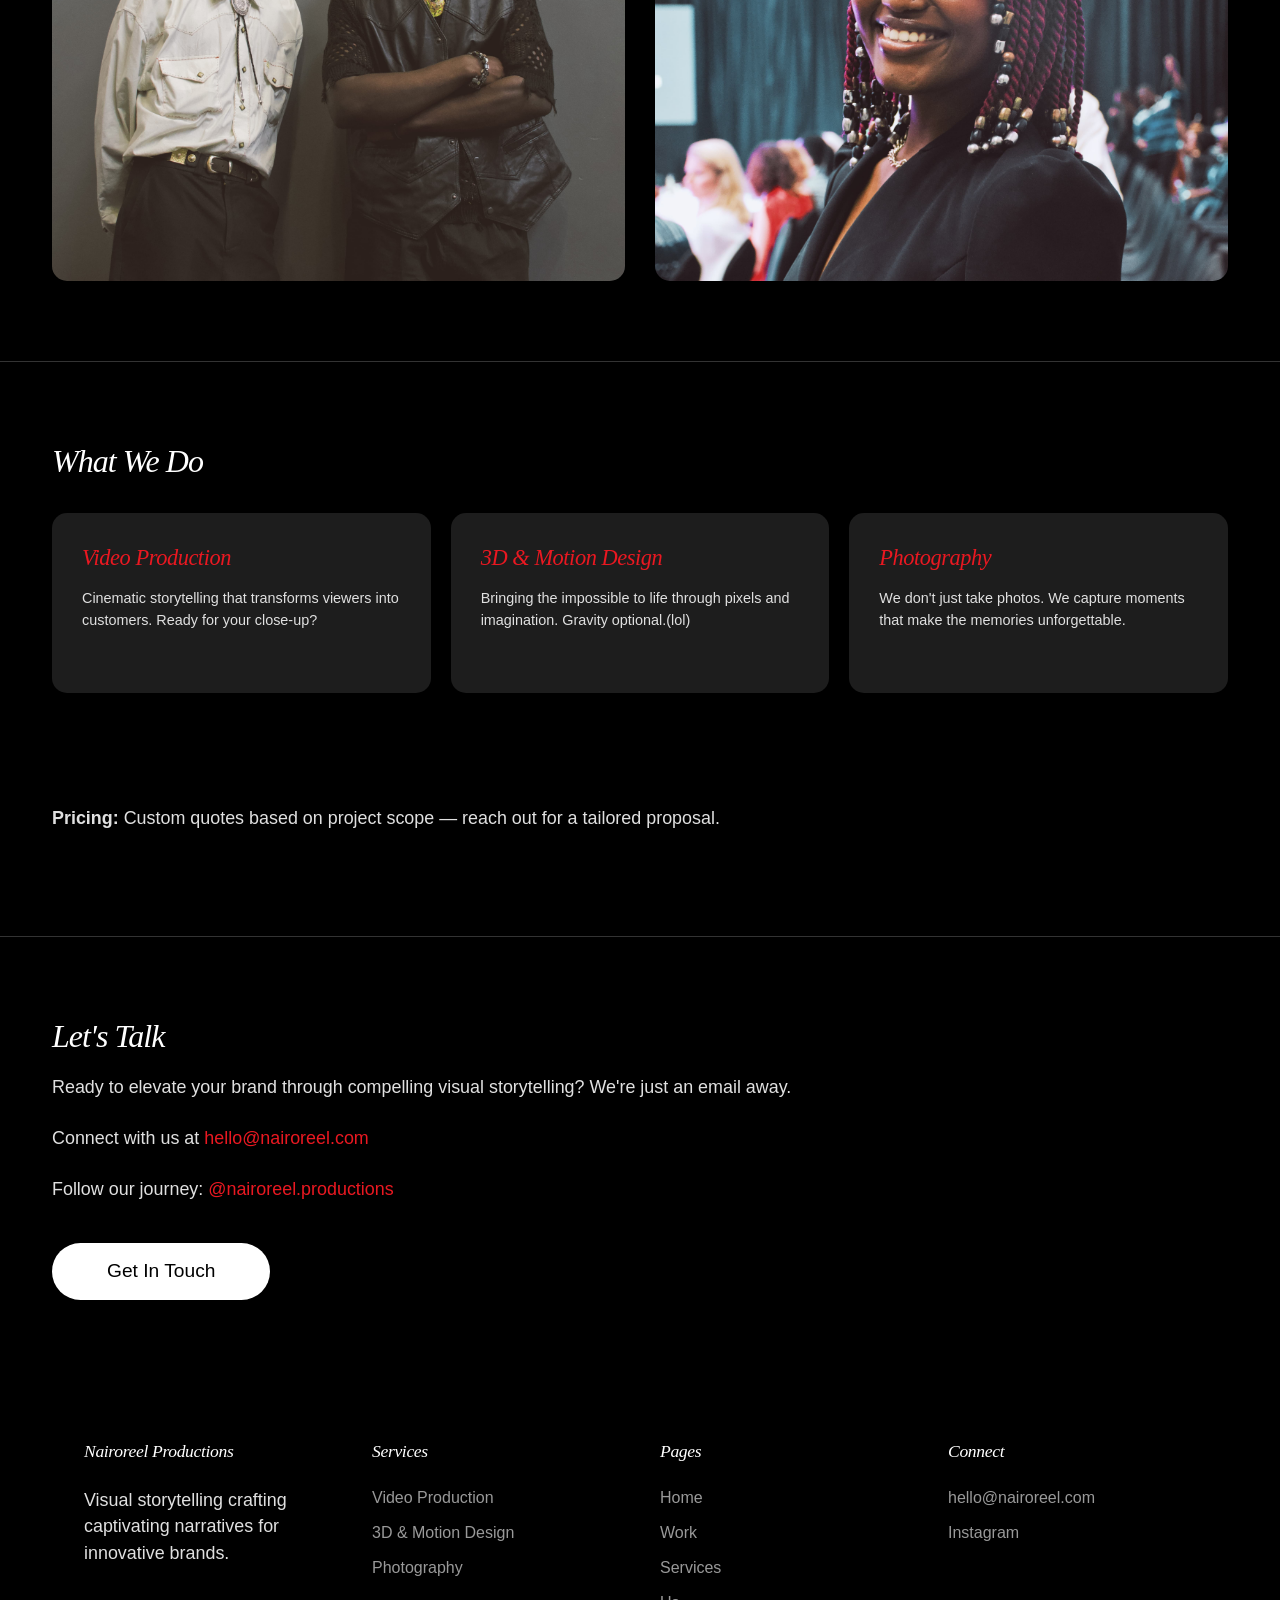
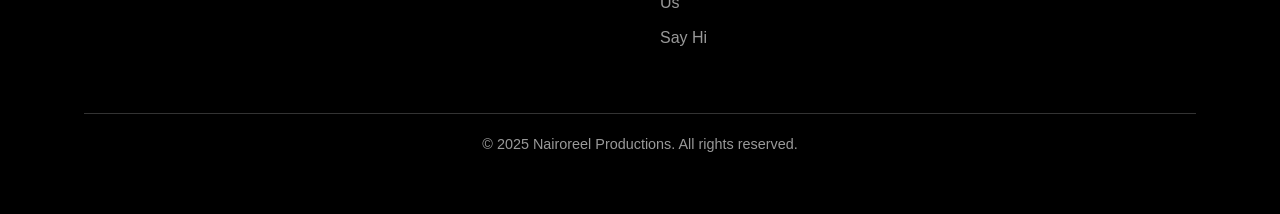
==== commit e4fdbf5c: "Update index.html" ====
--- a/index.html
+++ b/index.html
@@ -55,7 +55,7 @@
 
     <header class="hero">
         <div class="hero-bg">
-            <img src="/assets/images/home/header landing.jpeg" alt="" class="hero-img" id="parallax-hero">
+            <img src="./assets/images/home/header landing.jpeg" alt="" class="hero-img" id="parallax-hero">
         </div>
         <div class="hero-overlay"></div>
         <div class="hero-content">
